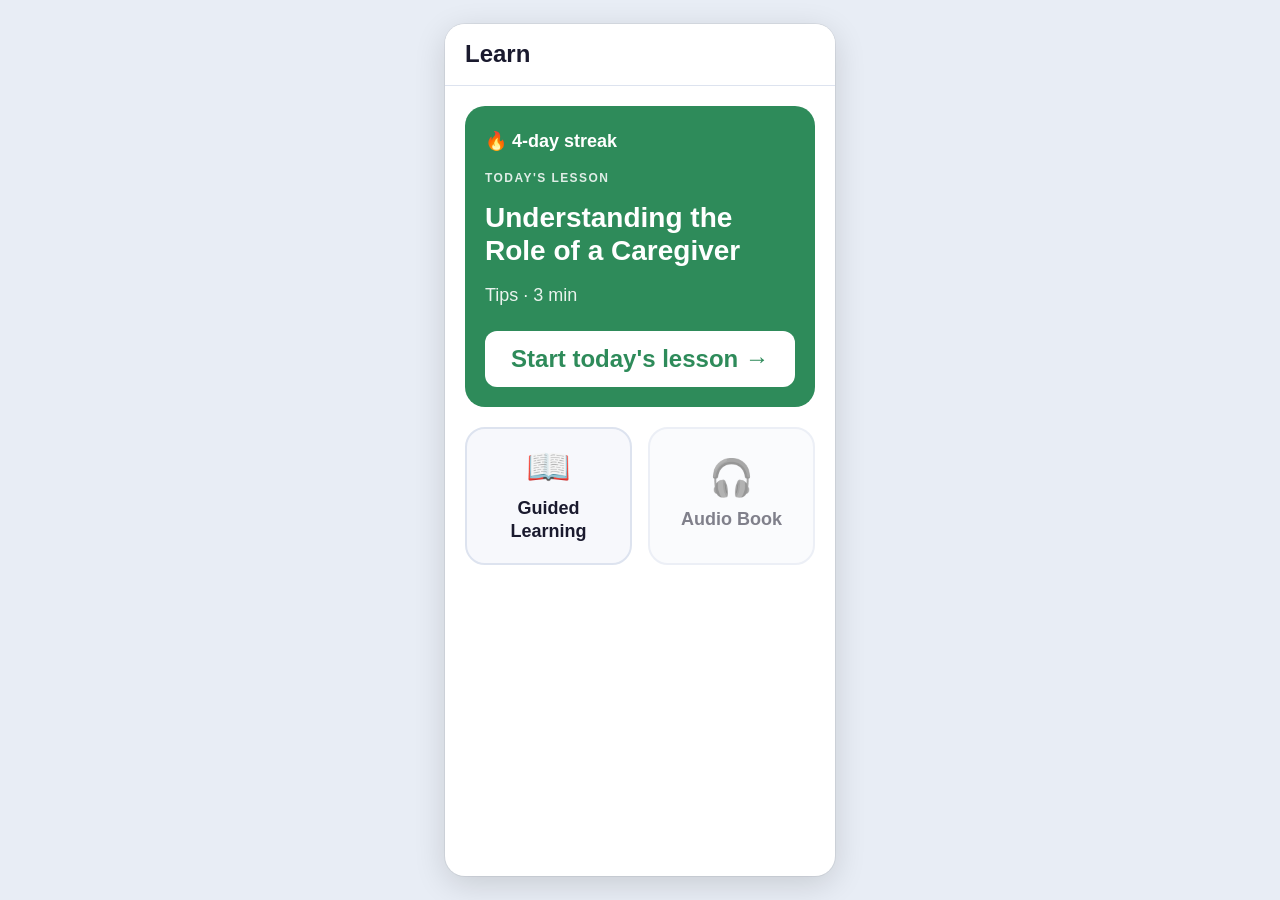
==== app/index.html @ e536a9a8 "Initial commit — micro-learning project Includes: - explainer/ — micro-learning concept explainer si" ====
<!DOCTYPE html>
<html lang="en">
<head>
  <meta charset="UTF-8" />
  <meta name="viewport" content="width=device-width, initial-scale=1.0" />
  <title>Guided Learning — Introduction to Caregiving</title>
  <link rel="stylesheet" href="style.css?v=2" />
</head>
<body>
<div class="phone-frame">

  <!-- ======================================================
       SCREEN 1: Learn Home
       ====================================================== -->
  <div id="screen-home" class="screen screen--active">
    <header class="app-header">
      <h1 class="app-header__title">Learn</h1>
    </header>

    <div class="screen-body">

      <!-- Today's Lesson card -->
      <div class="today-card">
        <span class="streak">🔥 4-day streak</span>
        <p class="today-card__label">Today's Lesson</p>
        <h2 class="today-card__title" id="home-lesson-title">Understanding the Role of a Caregiver</h2>
        <p class="today-card__sub" id="home-lesson-sub">Tips · 3 min</p>
        <button class="btn--seniors-primary" id="home-start-btn" onclick="startLessonFromHome()">
          Start today's lesson →
        </button>
      </div>

      <!-- Two tiles -->
      <div class="tiles">
        <button class="tile" onclick="showScreen('course')">
          <span class="tile__icon">📖</span>
          <span class="tile__label">Guided Learning</span>
        </button>
        <button class="tile tile--muted" title="Audio Book — coming soon">
          <span class="tile__icon">🎧</span>
          <span class="tile__label">Audio Book</span>
        </button>
      </div>

    </div>
  </div><!-- /screen-home -->


  <!-- ======================================================
       SCREEN 2: Guided Learning Course List
       ====================================================== -->
  <div id="screen-course" class="screen">
    <header class="app-header">
      <button class="back-btn" onclick="showScreen('home')" aria-label="Back to Learn">←</button>
      <h1 class="app-header__title">Introduction to Caregiving</h1>
    </header>

    <div class="screen-body">

      <!-- Course progress bar -->
      <div class="course-progress">
        <div class="course-progress__bar">
          <div class="course-progress__fill" id="course-progress-fill" style="width:0%"></div>
        </div>
        <p class="course-progress__label" id="course-progress-label">0 of 2 lessons complete</p>
      </div>

      <!-- Chapter list (populated by JS) -->
      <ol class="chapter-list" id="chapter-list" aria-label="Course chapters"></ol>

    </div>
  </div><!-- /screen-course -->


  <!-- ======================================================
       SCREEN 3: Micro-lesson Player
       ====================================================== -->
  <div id="screen-player" class="screen">

    <!-- Player header -->
    <header class="player-header">
      <button class="back-btn" onclick="exitPlayer()" aria-label="Exit lesson">←</button>
      <div class="player-header__meta">
        <span id="player-format-badge">Tips · 3 min</span>
      </div>
    </header>

    <!-- Thin progress strip -->
    <div class="player-progress">
      <div class="player-progress__fill" id="player-progress-fill"></div>
    </div>

    <!-- Player body — contains all sub-screens -->
    <div class="player-body">

      <!-- ---- 3a: HOOK ---- -->
      <div id="player-hook" class="player-sub player-sub--active">
        <p class="player-step-label">What you'll learn</p>

        <div class="hook-card">
          <div class="hook-emoji" id="hook-emoji">🤝</div>
          <h2 class="hook-heading" id="hook-heading"></h2>
          <div class="did-you-know">
            <span class="did-you-know__label">Did you know?</span>
            <p class="did-you-know__text" id="hook-fact"></p>
          </div>
        </div>

        <button class="btn--seniors-primary" onclick="nextStep()">Next →</button>
      </div><!-- /player-hook -->


      <!-- ---- 3b: CORE CARDS ---- -->
      <div id="player-core" class="player-sub">
        <div class="card-counter">
          <span id="card-counter-text">Card 1 of 3</span>
          <div class="card-dots" id="card-dots" aria-hidden="true"></div>
        </div>

        <!-- Cards injected here by JS -->
        <div class="core-cards" id="core-cards-container"></div>

        <button class="btn--seniors-primary" id="core-next-btn">Next card →</button>
      </div><!-- /player-core -->


      <!-- ---- 3c: RETRIEVAL QUIZ ---- -->
      <div id="player-retrieval" class="player-sub">
        <p class="player-step-label">Check your learning ✏️</p>

        <h2 class="quiz-question" id="quiz-question"></h2>

        <div class="quiz-options" id="quiz-options" role="group" aria-label="Choose an answer"></div>

        <p class="quiz-feedback" id="quiz-feedback" aria-live="polite"></p>

        <div class="quiz-spacer"></div>

        <button
          class="btn--seniors-primary"
          id="quiz-continue-btn"
          style="display:none"
          onclick="nextStep()"
        >Continue →</button>
      </div><!-- /player-retrieval -->


      <!-- ---- 3d: ANCHOR ---- -->
      <div id="player-anchor" class="player-sub">
        <p class="player-step-label">Remember this ⭐</p>

        <div class="anchor-card">
          <div class="anchor-emoji" id="anchor-emoji">⭐</div>
          <p class="anchor-takeaway" id="anchor-takeaway"></p>
          <div class="anchor-action">
            <span class="anchor-action__label">Your one action</span>
            <p class="anchor-action__text" id="anchor-action"></p>
          </div>
        </div>

        <button class="btn--seniors-primary" onclick="showCompletion()">Lesson complete! →</button>
      </div><!-- /player-anchor -->

    </div><!-- /player-body -->
  </div><!-- /screen-player -->


  <!-- ======================================================
       SCREEN 4: Completion
       ====================================================== -->
  <div id="screen-done" class="screen">
    <div class="done-screen">
      <div class="done-badge">✓</div>
      <h2 class="done-title">Lesson complete!</h2>
      <p class="done-outcome" id="done-outcome"></p>

      <div class="done-review">
        <span class="done-review__icon">📅</span>
        <div>
          <p class="done-review__headline">Review arrives <strong id="done-review-date"></strong></p>
          <p class="done-review__sub">A quick check-in to lock this in</p>
        </div>
      </div>

      <button class="btn--seniors-outline" id="done-back-btn" onclick="finishLesson()">← Back to course</button>
    </div>
  </div><!-- /screen-done -->

</div><!-- /phone-frame -->

<script src="main.js"></script>
</body>
</html>
---- app/style.css ----
@import '../ui/tokens.css';

/* ============================================================
   app/style.css — Guided Learning micro-lesson prototype
   Seniors-first: ≥18px text, ≥56px tap targets, line-height 1.7
   ============================================================ */

/* --- Reset & base ----------------------------------------- */
*, *::before, *::after { box-sizing: border-box; margin: 0; padding: 0; }

body {
  font-family: var(--font-family);
  font-size: var(--font-size-seniors-base);
  color: var(--color-text);
  line-height: var(--line-height-seniors);
  background: var(--platform-bg);
  display: flex;
  justify-content: center;
  align-items: flex-start;
  min-height: 100dvh;
  padding: var(--space-6);
}

/* --- Phone frame ------------------------------------------ */
.phone-frame {
  width: 100%;
  max-width: var(--platform-max-width);
  background: var(--color-white);
  border-radius: var(--radius-lg);
  box-shadow: var(--shadow-lg), 0 0 0 1px rgba(0,0,0,0.06);
  overflow: hidden;
  min-height: calc(100dvh - var(--space-12));
  display: flex;
  flex-direction: column;
}

/* --- Screens ---------------------------------------------- */
.screen {
  display: none;
  flex-direction: column;
  flex: 1;
}
.screen--active { display: flex; }

/* --- App header ------------------------------------------- */
.app-header {
  display: flex;
  align-items: center;
  gap: var(--space-3);
  padding: var(--space-4) var(--space-5);
  background: var(--color-white);
  border-bottom: 1px solid var(--color-border);
  flex-shrink: 0;
}
.app-header__title {
  font-size: var(--font-size-seniors-lg);
  font-weight: var(--font-weight-bold);
  color: var(--color-text);
  flex: 1;
  line-height: 1.2;
}

/* --- Back button ------------------------------------------ */
.back-btn {
  display: flex;
  align-items: center;
  justify-content: center;
  min-width: var(--tap-min-seniors);
  min-height: var(--tap-min-seniors);
  background: none;
  border: none;
  font-size: 1.5rem;
  color: var(--color-seniors);
  cursor: pointer;
  border-radius: var(--radius-md);
  flex-shrink: 0;
  transition: background var(--transition-fast);
}
.back-btn:hover { background: var(--color-success-light); }

/* --- Screen body ------------------------------------------ */
.screen-body {
  flex: 1;
  overflow-y: auto;
  padding: var(--space-5);
  display: flex;
  flex-direction: column;
  gap: var(--space-5);
}

/* ============================================================
   SCREEN 1 — LEARN HOME
   ============================================================ */

/* Today's Lesson card */
.today-card {
  background: var(--color-seniors);
  color: var(--color-white);
  border-radius: var(--radius-lg);
  padding: var(--space-5);
  display: flex;
  flex-direction: column;
  gap: var(--space-3);
  flex-shrink: 0;
}
.streak {
  font-size: var(--font-size-seniors-base);
  font-weight: var(--font-weight-bold);
}
.today-card__label {
  font-size: var(--font-size-xs);
  text-transform: uppercase;
  letter-spacing: 0.12em;
  opacity: 0.85;
  font-weight: var(--font-weight-bold);
}
.today-card__title {
  font-size: var(--font-size-seniors-xl);
  font-weight: var(--font-weight-bold);
  line-height: var(--line-height-tight);
}
.today-card__sub {
  font-size: var(--font-size-seniors-base);
  opacity: 0.9;
}
/* override green button with white inside green card */
.today-card .btn--seniors-primary {
  background: var(--color-white);
  color: var(--color-seniors);
  margin-top: var(--space-2);
}
.today-card .btn--seniors-primary:hover { background: var(--color-success-light); }

/* Two tiles */
.tiles {
  display: grid;
  grid-template-columns: 1fr 1fr;
  gap: var(--space-4);
}
.tile {
  display: flex;
  flex-direction: column;
  align-items: center;
  justify-content: center;
  gap: var(--space-3);
  min-height: 110px;
  background: var(--color-light-bg);
  border: 2px solid var(--color-border);
  border-radius: var(--radius-lg);
  cursor: pointer;
  padding: var(--space-5) var(--space-4);
  text-align: center;
  transition: background var(--transition-fast), border-color var(--transition-fast);
  font-family: var(--font-family);
}
.tile:hover { background: var(--color-success-light); border-color: var(--color-seniors); }
.tile--muted { opacity: 0.55; cursor: default; }
.tile--muted:hover { background: var(--color-light-bg); border-color: var(--color-border); }
.tile__icon { font-size: 2.25rem; line-height: 1; }
.tile__label {
  font-size: var(--font-size-seniors-base);
  font-weight: var(--font-weight-bold);
  color: var(--color-text);
  line-height: 1.3;
}

/* ============================================================
   SCREEN 2 — COURSE LIST
   ============================================================ */

/* Progress bar */
.course-progress {
  display: flex;
  flex-direction: column;
  gap: var(--space-2);
  flex-shrink: 0;
}
.course-progress__bar {
  height: 8px;
  background: var(--color-border);
  border-radius: var(--radius-pill);
  overflow: hidden;
}
.course-progress__fill {
  height: 100%;
  background: var(--color-seniors);
  border-radius: var(--radius-pill);
  transition: width var(--transition-slow);
}
.course-progress__label {
  font-size: var(--font-size-sm);
  color: var(--color-text-muted);
}

/* Chapter list */
.chapter-list {
  list-style: none;
  display: flex;
  flex-direction: column;
  gap: var(--space-3);
}
.chapter-item {
  display: flex;
  align-items: center;
  gap: var(--space-4);
  padding: var(--space-4);
  background: var(--color-white);
  border: 2px solid var(--color-border);
  border-radius: var(--radius-lg);
  cursor: pointer;
  min-height: var(--tap-min-seniors);
  transition: all var(--transition-fast);
  font-family: var(--font-family);
  text-align: left;
}
.chapter-item:hover { border-color: var(--color-seniors); background: var(--color-success-light); }
.chapter-item--done { border-color: var(--color-seniors); background: var(--color-success-light); }
.chapter-item--next { border-color: var(--color-seniors); border-width: 3px; }
.chapter-item--locked { opacity: 0.5; cursor: default; }
.chapter-item--locked:hover { border-color: var(--color-border); background: var(--color-white); }

.chapter-num {
  font-size: var(--font-size-seniors-base);
  font-weight: var(--font-weight-bold);
  color: var(--color-text-muted);
  min-width: 28px;
  flex-shrink: 0;
}
.chapter-info {
  flex: 1;
  display: flex;
  flex-direction: column;
  gap: var(--space-1);
  min-width: 0;
}
.chapter-title {
  font-size: var(--font-size-seniors-base);
  font-weight: var(--font-weight-bold);
  color: var(--color-text);
  line-height: 1.3;
}
.chapter-meta {
  display: flex;
  align-items: center;
  gap: var(--space-2);
  flex-wrap: wrap;
}
.format-badge {
  font-size: var(--font-size-xs);
  font-weight: var(--font-weight-bold);
  padding: 2px var(--space-2);
  border-radius: var(--radius-sm);
  background: var(--color-success-light);
  color: var(--color-seniors);
  text-transform: uppercase;
  letter-spacing: 0.05em;
  white-space: nowrap;
}
.chapter-duration {
  font-size: var(--font-size-sm);
  color: var(--color-text-muted);
}
.chapter-state {
  font-size: var(--font-size-sm);
  font-weight: var(--font-weight-bold);
  margin-left: auto;
  white-space: nowrap;
  flex-shrink: 0;
}
.chapter-state--done { color: var(--color-seniors); }
.chapter-state--next { color: var(--color-seniors); }

/* ============================================================
   SCREEN 3 — MICRO-LESSON PLAYER
   ============================================================ */

/* Player chrome */
.player-header {
  display: flex;
  align-items: center;
  gap: var(--space-3);
  padding: var(--space-4) var(--space-5);
  background: var(--color-white);
  border-bottom: 1px solid var(--color-border);
  flex-shrink: 0;
}
.player-header__meta {
  flex: 1;
  display: flex;
  justify-content: flex-end;
}
#player-format-badge {
  font-size: var(--font-size-xs);
  font-weight: var(--font-weight-bold);
  padding: 4px var(--space-3);
  border-radius: var(--radius-sm);
  background: var(--color-success-light);
  color: var(--color-seniors);
  text-transform: uppercase;
  letter-spacing: 0.05em;
}

/* Thin progress strip */
.player-progress {
  height: 4px;
  background: var(--color-border);
  flex-shrink: 0;
}
.player-progress__fill {
  height: 100%;
  background: var(--color-seniors);
  transition: width var(--transition-slow);
  width: 0%;
}

/* Player body */
.player-body {
  flex: 1;
  display: flex;
  flex-direction: column;
  padding: var(--space-5);
  gap: var(--space-5);
  overflow-y: auto;
}

/* Player sub-screens */
.player-sub {
  display: none;
  flex-direction: column;
  flex: 1;
  gap: var(--space-5);
}
.player-sub--active { display: flex; }

.player-step-label {
  font-size: var(--font-size-sm);
  font-weight: var(--font-weight-bold);
  text-transform: uppercase;
  letter-spacing: 0.1em;
  color: var(--color-text-muted);
  flex-shrink: 0;
}

/* --- 3a: Hook -------------------------------------------- */
.hook-card {
  display: flex;
  flex-direction: column;
  align-items: center;
  text-align: center;
  gap: var(--space-5);
  padding: var(--space-6) 0 var(--space-4);
}
.hook-emoji { font-size: 4rem; line-height: 1; }
.hook-heading {
  font-size: var(--font-size-seniors-xl);
  font-weight: var(--font-weight-bold);
  color: var(--color-text);
  line-height: var(--line-height-tight);
}
.did-you-know {
  background: var(--color-warning-light);
  border-left: 4px solid var(--color-warning);
  border-radius: var(--radius-md);
  padding: var(--space-4);
  text-align: left;
  width: 100%;
}
.did-you-know__label {
  display: block;
  font-size: var(--font-size-xs);
  font-weight: var(--font-weight-bold);
  text-transform: uppercase;
  letter-spacing: 0.1em;
  color: var(--color-warning);
  margin-bottom: var(--space-2);
}
.did-you-know__text {
  font-size: var(--font-size-seniors-base);
  color: var(--color-text);
  line-height: var(--line-height-seniors);
}

/* --- 3b: Core cards --------------------------------------- */
.card-counter {
  display: flex;
  align-items: center;
  justify-content: space-between;
  flex-shrink: 0;
}
#card-counter-text {
  font-size: var(--font-size-sm);
  font-weight: var(--font-weight-bold);
  color: var(--color-text-muted);
}
.card-dots { display: flex; gap: var(--space-2); }
.card-dot {
  width: 10px;
  height: 10px;
  border-radius: 50%;
  background: var(--color-border);
  transition: background var(--transition-fast);
}
.card-dot--active { background: var(--color-seniors); }
.card-dot--done { background: var(--color-seniors); opacity: 0.4; }

.core-cards {
  display: flex;
  flex-direction: column;
  min-height: 220px;
}
.core-card {
  display: none;
  flex-direction: column;
  align-items: center;
  justify-content: center;
  text-align: center;
  gap: var(--space-5);
  padding: var(--space-6) var(--space-5);
  background: var(--color-light-bg);
  border-radius: var(--radius-lg);
  border: 2px solid var(--color-border);
}
.core-card--active { display: flex; }
.core-card__emoji { font-size: 3.5rem; line-height: 1; }
.core-card__text {
  font-size: var(--font-size-seniors-lg);
  font-weight: var(--font-weight-medium);
  color: var(--color-text);
  line-height: var(--line-height-seniors);
}

/* --- 3c: Retrieval quiz ----------------------------------- */
.quiz-question {
  font-size: var(--font-size-seniors-lg);
  font-weight: var(--font-weight-bold);
  color: var(--color-text);
  line-height: var(--line-height-seniors);
  flex-shrink: 0;
}
.quiz-options {
  display: flex;
  flex-direction: column;
  gap: var(--space-3);
  flex-shrink: 0;
}
.quiz-option {
  display: flex;
  align-items: center;
  padding: var(--space-4) var(--space-5);
  min-height: var(--tap-min-seniors);
  background: var(--color-white);
  border: 2px solid var(--color-border);
  border-radius: var(--radius-lg);
  font-family: var(--font-family);
  font-size: var(--font-size-seniors-base);
  font-weight: var(--font-weight-medium);
  color: var(--color-text);
  text-align: left;
  cursor: pointer;
  transition: all var(--transition-fast);
  line-height: var(--line-height-seniors);
  width: 100%;
}
.quiz-option:hover:not(:disabled) {
  border-color: var(--color-seniors);
  background: var(--color-success-light);
}
.quiz-option--correct {
  border-color: var(--color-quiz-correct-border) !important;
  background: var(--color-quiz-correct-bg) !important;
  color: var(--color-quiz-correct-text) !important;
}
.quiz-option--wrong {
  border-color: var(--color-quiz-wrong-border) !important;
  background: var(--color-quiz-wrong-bg) !important;
  color: var(--color-quiz-wrong-text) !important;
}
.quiz-option:disabled { cursor: default; }

.quiz-feedback {
  font-size: var(--font-size-seniors-base);
  line-height: var(--line-height-seniors);
  color: var(--color-text);
  font-weight: var(--font-weight-medium);
  min-height: 2em;
  flex-shrink: 0;
}
.quiz-spacer { flex: 1; }

/* --- 3d: Anchor ------------------------------------------- */
.anchor-card {
  display: flex;
  flex-direction: column;
  align-items: center;
  text-align: center;
  gap: var(--space-5);
  padding: var(--space-6) var(--space-5);
  background: var(--color-success-light);
  border-radius: var(--radius-lg);
  border: 2px solid var(--color-seniors);
}
.anchor-emoji { font-size: 3.5rem; line-height: 1; }
.anchor-takeaway {
  font-size: var(--font-size-seniors-lg);
  font-weight: var(--font-weight-bold);
  color: var(--color-text);
  line-height: var(--line-height-seniors);
}
.anchor-action {
  width: 100%;
  background: var(--color-white);
  border-radius: var(--radius-md);
  padding: var(--space-4);
  text-align: left;
}
.anchor-action__label {
  display: block;
  font-size: var(--font-size-xs);
  font-weight: var(--font-weight-bold);
  text-transform: uppercase;
  letter-spacing: 0.1em;
  color: var(--color-text-muted);
  margin-bottom: var(--space-2);
}
.anchor-action__text {
  font-size: var(--font-size-seniors-base);
  color: var(--color-text);
  line-height: var(--line-height-seniors);
}

/* ============================================================
   SCREEN 4 — COMPLETION
   ============================================================ */
.done-screen {
  flex: 1;
  display: flex;
  flex-direction: column;
  align-items: center;
  justify-content: center;
  gap: var(--space-6);
  padding: var(--space-8) var(--space-5);
  text-align: center;
}
.done-badge {
  width: 80px;
  height: 80px;
  border-radius: 50%;
  background: var(--color-seniors);
  color: var(--color-white);
  font-size: 2.25rem;
  font-weight: var(--font-weight-bold);
  display: flex;
  align-items: center;
  justify-content: center;
  flex-shrink: 0;
}
.done-title {
  font-size: var(--font-size-seniors-xl);
  font-weight: var(--font-weight-bold);
  color: var(--color-text);
}
.done-outcome {
  font-size: var(--font-size-seniors-base);
  color: var(--color-text);
  line-height: var(--line-height-seniors);
  max-width: 300px;
}
.done-review {
  display: flex;
  align-items: flex-start;
  gap: var(--space-4);
  background: var(--color-light-bg);
  border-radius: var(--radius-lg);
  padding: var(--space-5);
  text-align: left;
  width: 100%;
}
.done-review__icon { font-size: 1.75rem; flex-shrink: 0; line-height: 1; margin-top: 2px; }
.done-review__headline {
  font-size: var(--font-size-seniors-base);
  font-weight: var(--font-weight-bold);
  color: var(--color-text);
}
.done-review__sub {
  font-size: var(--font-size-sm);
  color: var(--color-text-muted);
  margin-top: var(--space-1);
}

/* ============================================================
   SHARED BUTTONS (seniors-only)
   ============================================================ */
.btn--seniors-primary {
  display: flex;
  align-items: center;
  justify-content: center;
  width: 100%;
  min-height: var(--tap-min-seniors);
  background: var(--color-seniors);
  color: var(--color-white);
  border: none;
  border-radius: var(--radius-md);
  font-family: var(--font-family);
  font-size: var(--font-size-seniors-lg);
  font-weight: var(--font-weight-bold);
  cursor: pointer;
  transition: background var(--transition-base), transform var(--transition-fast);
  flex-shrink: 0;
  padding: 0 var(--space-4);
}
.btn--seniors-primary:hover { background: #237049; }
.btn--seniors-primary:active { transform: scale(0.98); }

.btn--seniors-outline {
  display: flex;
  align-items: center;
  justify-content: center;
  width: 100%;
  min-height: var(--tap-min-seniors);
  background: transparent;
  color: var(--color-seniors);
  border: 2px solid var(--color-seniors);
  border-radius: var(--radius-md);
  font-family: var(--font-family);
  font-size: var(--font-size-seniors-lg);
  font-weight: var(--font-weight-bold);
  cursor: pointer;
  transition: background var(--transition-base);
  flex-shrink: 0;
}
.btn--seniors-outline:hover { background: var(--color-success-light); }

/* ============================================================
   MOBILE RESPONSIVE — strip phone frame on real devices
   ============================================================ */
@media (max-width: 480px) {
  body {
    padding: 0 !important;
    background: var(--color-white) !important;
    min-height: 100dvh;
    align-items: stretch;
  }
  .phone-frame {
    max-width: 100%;
    border-radius: 0;
    box-shadow: none;
    min-height: 100dvh;
  }
}
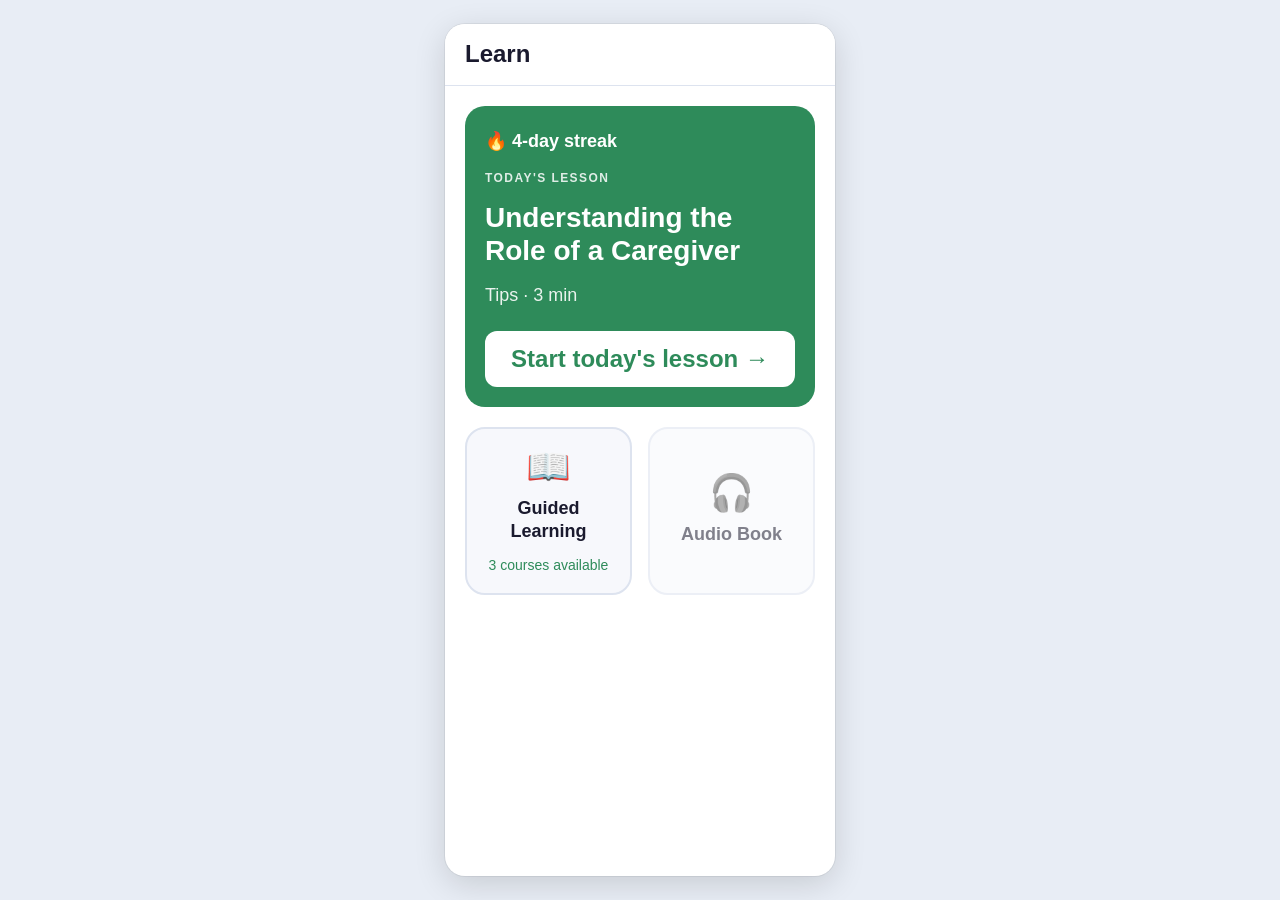
==== commit 0ade4cb9: "Expand demo content: 2 courses, 8 lessons, 4 card types Bug fix: - Add missing prevCard() function —" ====
--- a/app/index.html
+++ b/app/index.html
@@ -3,8 +3,8 @@
 <head>
   <meta charset="UTF-8" />
   <meta name="viewport" content="width=device-width, initial-scale=1.0" />
-  <title>Guided Learning — Introduction to Caregiving</title>
-  <link rel="stylesheet" href="style.css?v=2" />
+  <title>Guided Learning</title>
+  <link rel="stylesheet" href="style.css?v=5" />
 </head>
 <body>
 <div class="phone-frame">
@@ -35,6 +35,7 @@
         <button class="tile" onclick="showScreen('course')">
           <span class="tile__icon">📖</span>
           <span class="tile__label">Guided Learning</span>
+          <span class="tile__sub" id="tile-course-count">3 courses</span>
         </button>
         <button class="tile tile--muted" title="Audio Book — coming soon">
           <span class="tile__icon">🎧</span>
@@ -47,13 +48,17 @@
 
 
   <!-- ======================================================
-       SCREEN 2: Guided Learning Course List
+       SCREEN 2: Guided Learning — Course Picker + Chapter List
        ====================================================== -->
   <div id="screen-course" class="screen">
     <header class="app-header">
       <button class="back-btn" onclick="showScreen('home')" aria-label="Back to Learn">←</button>
-      <h1 class="app-header__title">Introduction to Caregiving</h1>
+      <h1 class="app-header__title" id="course-screen-title">Guided Learning</h1>
     </header>
+
+    <!-- Course tabs (injected by JS) -->
+    <p class="course-tabs-label">Choose a course</p>
+    <div id="course-tabs" class="course-tabs" role="tablist" aria-label="Select a course"></div>
 
     <div class="screen-body">
 
@@ -62,7 +67,7 @@
         <div class="course-progress__bar">
           <div class="course-progress__fill" id="course-progress-fill" style="width:0%"></div>
         </div>
-        <p class="course-progress__label" id="course-progress-label">0 of 2 lessons complete</p>
+        <p class="course-progress__label" id="course-progress-label">0 of 5 lessons complete</p>
       </div>
 
       <!-- Chapter list (populated by JS) -->
@@ -120,7 +125,10 @@
         <!-- Cards injected here by JS -->
         <div class="core-cards" id="core-cards-container"></div>
 
-        <button class="btn--seniors-primary" id="core-next-btn">Next card →</button>
+        <div class="player-nav-row">
+          <button class="btn--seniors-outline" id="core-prev-btn">← Back</button>
+          <button class="btn--seniors-primary" id="core-next-btn">Next card →</button>
+        </div>
       </div><!-- /player-core -->
 
 
@@ -142,6 +150,7 @@
           style="display:none"
           onclick="nextStep()"
         >Continue →</button>
+        <button class="btn--seniors-outline" onclick="prevStep()">← Back to cards</button>
       </div><!-- /player-retrieval -->
 
 
@@ -159,6 +168,7 @@
         </div>
 
         <button class="btn--seniors-primary" onclick="showCompletion()">Lesson complete! →</button>
+        <button class="btn--seniors-outline" onclick="prevStep()">← Back to quiz</button>
       </div><!-- /player-anchor -->
 
     </div><!-- /player-body -->
@@ -188,6 +198,6 @@
 
 </div><!-- /phone-frame -->
 
-<script src="main.js"></script>
+<script src="main.js?v=5"></script>
 </body>
 </html>
--- a/app/style.css
+++ b/app/style.css
@@ -162,6 +162,12 @@
   font-weight: var(--font-weight-bold);
   color: var(--color-text);
   line-height: 1.3;
+}
+.tile__sub {
+  font-size: var(--font-size-sm);
+  color: var(--color-seniors);
+  font-weight: var(--font-weight-medium);
+  margin-top: 2px;
 }
 
 /* ============================================================
@@ -629,6 +635,523 @@
   flex-shrink: 0;
 }
 .btn--seniors-outline:hover { background: var(--color-success-light); }
+
+/* ============================================================
+   PLAYER NAV ROW — side-by-side prev/next buttons
+   ============================================================ */
+.player-nav-row {
+  display: flex;
+  gap: var(--space-3);
+  flex-shrink: 0;
+}
+.player-nav-row .btn--seniors-primary,
+.player-nav-row .btn--seniors-outline {
+  flex: 1;
+}
+
+/* ============================================================
+   COURSE TABS — multi-course selector
+   ============================================================ */
+.course-tabs-label {
+  font-size: var(--font-size-xs);
+  font-weight: var(--font-weight-bold);
+  letter-spacing: 0.07em;
+  text-transform: uppercase;
+  color: var(--color-text-muted);
+  padding: var(--space-4) var(--space-5) var(--space-2);
+  flex-shrink: 0;
+}
+
+.course-tabs {
+  display: flex;
+  gap: var(--space-3);
+  overflow-x: auto;
+  background: var(--color-white);
+  border-bottom: 2px solid var(--color-border);
+  padding: 0 var(--space-5) var(--space-4);
+  scrollbar-width: none;
+  flex-shrink: 0;
+}
+.course-tabs::-webkit-scrollbar { display: none; }
+
+.course-tab {
+  display: flex;
+  flex-direction: column;
+  align-items: center;
+  gap: 4px;
+  flex: 1;
+  min-width: 100px;
+  min-height: 64px;
+  padding: var(--space-3) var(--space-4);
+  background: var(--color-light-bg);
+  border: 2px solid var(--color-border);
+  border-radius: 12px;
+  font-family: var(--font-family);
+  cursor: pointer;
+  transition: background var(--transition-fast), border-color var(--transition-fast);
+}
+.course-tab:hover { background: var(--color-success-light); border-color: var(--color-seniors); }
+.course-tab--active {
+  background: var(--color-success-light);
+  border-color: var(--color-seniors);
+}
+.course-tab__icon { font-size: 1.3rem; line-height: 1; }
+.course-tab__title {
+  font-size: var(--font-size-xs);
+  font-weight: var(--font-weight-bold);
+  color: var(--color-text);
+  line-height: 1.2;
+  text-align: center;
+}
+.course-tab--active .course-tab__title { color: var(--color-seniors); }
+.course-tab__count {
+  font-size: 0.65rem;
+  background: var(--color-border);
+  color: var(--color-text-muted);
+  border-radius: 20px;
+  padding: 1px 7px;
+  font-weight: var(--font-weight-bold);
+}
+.course-tab--active .course-tab__count {
+  background: var(--color-seniors);
+  color: #fff;
+}
+
+/* Chapter objective line */
+.chapter-objective {
+  font-size: var(--font-size-sm);
+  color: var(--color-text-muted);
+  margin-top: 2px;
+  line-height: 1.4;
+}
+
+/* Format badge variants */
+.format-badge--video {
+  background: #dbeafe;
+  color: #1e40af;
+}
+.format-badge--infographic {
+  background: #fef3c7;
+  color: #92400e;
+}
+.format-badge--checklist {
+  background: #ede9fe;
+  color: #6d28d9;
+}
+
+/* ============================================================
+   CORE CARD — base alignment fix for non-text types
+   ============================================================ */
+.core-card--infographic,
+.core-card--checklist {
+  align-items: stretch;
+  text-align: left;
+  padding: var(--space-4);
+  justify-content: flex-start;
+}
+.core-card--video {
+  padding: 0;
+  background: transparent;
+  border: none;
+  gap: 0;
+  cursor: pointer;
+  overflow: hidden;
+}
+
+/* Caption shared by infographic + checklist cards */
+.core-card__caption {
+  font-size: var(--font-size-sm);
+  color: var(--color-text-muted);
+  font-style: italic;
+  text-align: center;
+  line-height: 1.5;
+  flex-shrink: 0;
+}
+
+/* ============================================================
+   VIDEO CARD
+   ============================================================ */
+.core-card--video {
+  border-radius: var(--radius-lg);
+  border: 2px solid var(--color-border);
+  background: var(--color-white);
+}
+.core-card--video:hover { border-color: var(--color-seniors); }
+.core-card--video:active { transform: scale(0.99); }
+
+/* Thumbnail area */
+.vc-thumb {
+  position: relative;
+  width: 100%;
+  aspect-ratio: 16 / 9;
+  display: flex;
+  align-items: center;
+  justify-content: center;
+  border-radius: calc(var(--radius-lg) - 2px) calc(var(--radius-lg) - 2px) 0 0;
+  overflow: hidden;
+  flex-shrink: 0;
+}
+.vc-center-emoji {
+  font-size: 4rem;
+  line-height: 1;
+  opacity: 0.3;
+  position: absolute;
+}
+.vc-play {
+  width: 56px;
+  height: 56px;
+  border-radius: 50%;
+  background: rgba(255,255,255,0.92);
+  color: #1a1a2e;
+  font-size: 1.4rem;
+  display: flex;
+  align-items: center;
+  justify-content: center;
+  position: relative;
+  z-index: 1;
+  padding-left: 4px; /* optical center for ▶ */
+  box-shadow: 0 4px 16px rgba(0,0,0,0.25);
+  transition: transform var(--transition-fast), background var(--transition-fast);
+}
+.core-card--video:hover .vc-play { transform: scale(1.1); background: #fff; }
+.vc-duration {
+  position: absolute;
+  bottom: var(--space-3);
+  right: var(--space-3);
+  background: rgba(0,0,0,0.7);
+  color: #fff;
+  font-size: var(--font-size-xs);
+  font-weight: var(--font-weight-bold);
+  border-radius: var(--radius-sm);
+  padding: 2px 8px;
+  letter-spacing: 0.04em;
+}
+
+/* Below-thumbnail meta */
+.vc-meta {
+  padding: var(--space-4) var(--space-4) var(--space-2);
+  display: flex;
+  flex-direction: column;
+  gap: var(--space-1);
+}
+.vc-title {
+  font-size: var(--font-size-seniors-base);
+  font-weight: var(--font-weight-bold);
+  color: var(--color-text);
+}
+.vc-caption {
+  font-size: var(--font-size-sm);
+  color: var(--color-text-muted);
+  line-height: 1.4;
+}
+.vc-tap-hint {
+  font-size: var(--font-size-xs);
+  color: var(--color-seniors);
+  font-weight: var(--font-weight-bold);
+  padding: 0 var(--space-4) var(--space-4);
+  letter-spacing: 0.02em;
+}
+
+/* ============================================================
+   INFOGRAPHIC CARD — shared wrapper
+   ============================================================ */
+.infog-wrapper {
+  width: 100%;
+}
+.infog {
+  display: flex;
+  flex-direction: column;
+  gap: var(--space-3);
+  width: 100%;
+}
+.infog__heading {
+  font-size: var(--font-size-seniors-base);
+  font-weight: var(--font-weight-bold);
+  color: var(--color-text);
+  line-height: 1.3;
+}
+.infog__subhead {
+  font-size: var(--font-size-sm);
+  font-weight: var(--font-weight-bold);
+  color: var(--color-text-muted);
+  text-transform: uppercase;
+  letter-spacing: 0.07em;
+  margin-top: var(--space-2);
+}
+
+/* Warning signs list */
+.infog__list {
+  display: flex;
+  flex-direction: column;
+  gap: var(--space-2);
+}
+.infog__row {
+  display: flex;
+  align-items: center;
+  gap: var(--space-3);
+  padding: var(--space-3) var(--space-3);
+  border-radius: var(--radius-md);
+  border-left: 4px solid transparent;
+}
+.infog__row--red    { background: #fff2f2; border-left-color: #ef4444; }
+.infog__row--orange { background: #fff8f0; border-left-color: #f97316; }
+.infog__row--yellow { background: #fffbeb; border-left-color: #f59e0b; }
+.infog__icon { font-size: 1.25rem; flex-shrink: 0; }
+.infog__text {
+  font-size: var(--font-size-sm);
+  color: var(--color-text);
+  line-height: 1.4;
+}
+
+/* 5 Rights */
+.infog__rights {
+  display: flex;
+  flex-direction: column;
+  gap: var(--space-2);
+}
+.infog__right {
+  display: flex;
+  align-items: center;
+  gap: var(--space-3);
+  padding: var(--space-3) var(--space-3);
+  background: var(--color-light-bg);
+  border-radius: var(--radius-md);
+}
+.infog__rnum {
+  width: 28px;
+  height: 28px;
+  border-radius: 50%;
+  background: #1a56a0;
+  color: #fff;
+  font-size: 0.8rem;
+  font-weight: var(--font-weight-bold);
+  display: flex;
+  align-items: center;
+  justify-content: center;
+  flex-shrink: 0;
+}
+.infog__rlabel {
+  font-size: var(--font-size-sm);
+  color: var(--color-text);
+}
+.infog__rsub {
+  font-size: var(--font-size-xs);
+  color: var(--color-text-muted);
+}
+
+/* Urine colour guide */
+.infog__urine-list {
+  display: flex;
+  flex-direction: column;
+  gap: var(--space-2);
+}
+.infog__urine-row {
+  display: flex;
+  align-items: center;
+  gap: var(--space-3);
+  font-size: var(--font-size-sm);
+  color: var(--color-text);
+  line-height: 1.4;
+}
+.infog__urine-dot {
+  width: 28px;
+  height: 20px;
+  border-radius: 6px;
+  flex-shrink: 0;
+}
+
+/* Symptom chips */
+.infog__symptoms {
+  display: flex;
+  flex-wrap: wrap;
+  gap: var(--space-2);
+  margin-top: var(--space-1);
+}
+.infog__symptom {
+  background: var(--color-light-bg);
+  border: 1px solid var(--color-border);
+  border-radius: var(--radius-pill);
+  padding: var(--space-1) var(--space-3);
+  font-size: var(--font-size-xs);
+  font-weight: var(--font-weight-bold);
+  color: var(--color-text);
+  white-space: nowrap;
+}
+
+/* Balanced plate sections */
+.infog__plate-sections {
+  display: flex;
+  flex-direction: column;
+  gap: var(--space-2);
+}
+.infog__plate-sec {
+  display: flex;
+  align-items: center;
+  gap: var(--space-3);
+  padding: var(--space-3) var(--space-4);
+  border-radius: var(--radius-md);
+  border-left: 4px solid transparent;
+}
+.infog__plate-icon { font-size: 1.4rem; flex-shrink: 0; }
+.infog__plate-frac {
+  font-size: 1.4rem;
+  font-weight: var(--font-weight-bold);
+  color: var(--color-text);
+  margin-right: var(--space-1);
+}
+.infog__plate-name {
+  font-size: var(--font-size-sm);
+  font-weight: var(--font-weight-bold);
+  color: var(--color-text);
+}
+.infog__plate-tip {
+  display: block;
+  font-size: var(--font-size-xs);
+  color: var(--color-text-muted);
+  margin-top: 2px;
+  line-height: 1.4;
+}
+.infog__plate-footer {
+  font-size: var(--font-size-sm);
+  font-weight: var(--font-weight-bold);
+  color: #0891b2;
+  background: #e0f2fe;
+  border-radius: var(--radius-md);
+  padding: var(--space-3) var(--space-4);
+  text-align: center;
+}
+
+/* ============================================================
+   INFOGRAPHIC — STAT BARS (loneliness stats, etc.)
+   ============================================================ */
+.infog__stats {
+  display: flex;
+  flex-direction: column;
+  gap: var(--space-4);
+  margin-top: var(--space-3);
+}
+.infog__stat-item {
+  display: flex;
+  flex-direction: column;
+  gap: var(--space-2);
+}
+.infog__stat-text {
+  font-size: var(--font-size-sm);
+  color: var(--color-text);
+  font-weight: var(--font-weight-medium);
+  line-height: 1.4;
+}
+.infog__stat-bar-wrap {
+  height: 10px;
+  background: var(--color-border);
+  border-radius: 5px;
+  overflow: hidden;
+}
+.infog__stat-bar-fill {
+  height: 100%;
+  border-radius: 5px;
+}
+.infog__footer {
+  margin-top: var(--space-4);
+  padding: var(--space-3) var(--space-4);
+  background: #eff6ff;
+  border-radius: var(--radius-md);
+  font-size: var(--font-size-sm);
+  color: #1d4ed8;
+  text-align: center;
+  font-weight: var(--font-weight-medium);
+  line-height: 1.4;
+}
+
+/* ============================================================
+   INFOGRAPHIC — GRID (depression signs, etc.)
+   ============================================================ */
+.infog__grid {
+  display: grid;
+  grid-template-columns: 1fr 1fr;
+  gap: var(--space-3);
+  margin-top: var(--space-3);
+}
+.infog__grid-item {
+  display: flex;
+  flex-direction: column;
+  align-items: center;
+  text-align: center;
+  gap: var(--space-2);
+  padding: var(--space-3) var(--space-2);
+  border-radius: 10px;
+  font-size: var(--font-size-xs);
+  font-weight: var(--font-weight-medium);
+  color: var(--color-text);
+  line-height: 1.4;
+}
+.infog__grid-item span:first-child { font-size: 1.4rem; }
+.infog__grid-item--red    { background: #fff5f5; }
+.infog__grid-item--orange { background: #fff8f0; }
+.infog__grid-item--yellow { background: #fffbeb; }
+.infog__grid-item--purple { background: #faf5ff; }
+
+/* ============================================================
+   CHECKLIST CARD
+   ============================================================ */
+.cl-title {
+  font-size: var(--font-size-seniors-base);
+  font-weight: var(--font-weight-bold);
+  color: var(--color-text);
+  line-height: 1.3;
+  flex-shrink: 0;
+}
+.cl-list {
+  list-style: none;
+  display: flex;
+  flex-direction: column;
+  gap: var(--space-2);
+}
+.cl-item {
+  display: flex;
+  align-items: flex-start;
+  gap: var(--space-3);
+  padding: var(--space-3) var(--space-4);
+  background: var(--color-white);
+  border: 2px solid var(--color-border);
+  border-radius: var(--radius-md);
+  cursor: pointer;
+  min-height: 52px;
+  transition: border-color var(--transition-fast), background var(--transition-fast);
+  font-family: var(--font-family);
+  text-align: left;
+}
+.cl-item:hover { border-color: var(--color-seniors); background: var(--color-success-light); }
+.cl-item--checked {
+  border-color: var(--color-seniors);
+  background: var(--color-success-light);
+}
+.cl-box {
+  font-size: 1.1rem;
+  font-weight: var(--font-weight-bold);
+  color: var(--color-border);
+  flex-shrink: 0;
+  line-height: 1.5;
+  min-width: 22px;
+  transition: color var(--transition-fast);
+}
+.cl-item--checked .cl-box { color: var(--color-seniors); }
+.cl-text {
+  font-size: var(--font-size-sm);
+  color: var(--color-text);
+  line-height: 1.5;
+}
+.cl-item--checked .cl-text {
+  text-decoration: line-through;
+  color: var(--color-text-muted);
+}
+.cl-hint {
+  font-size: var(--font-size-xs);
+  color: var(--color-text-muted);
+  font-style: italic;
+  text-align: center;
+  flex-shrink: 0;
+}
 
 /* ============================================================
    MOBILE RESPONSIVE — strip phone frame on real devices
